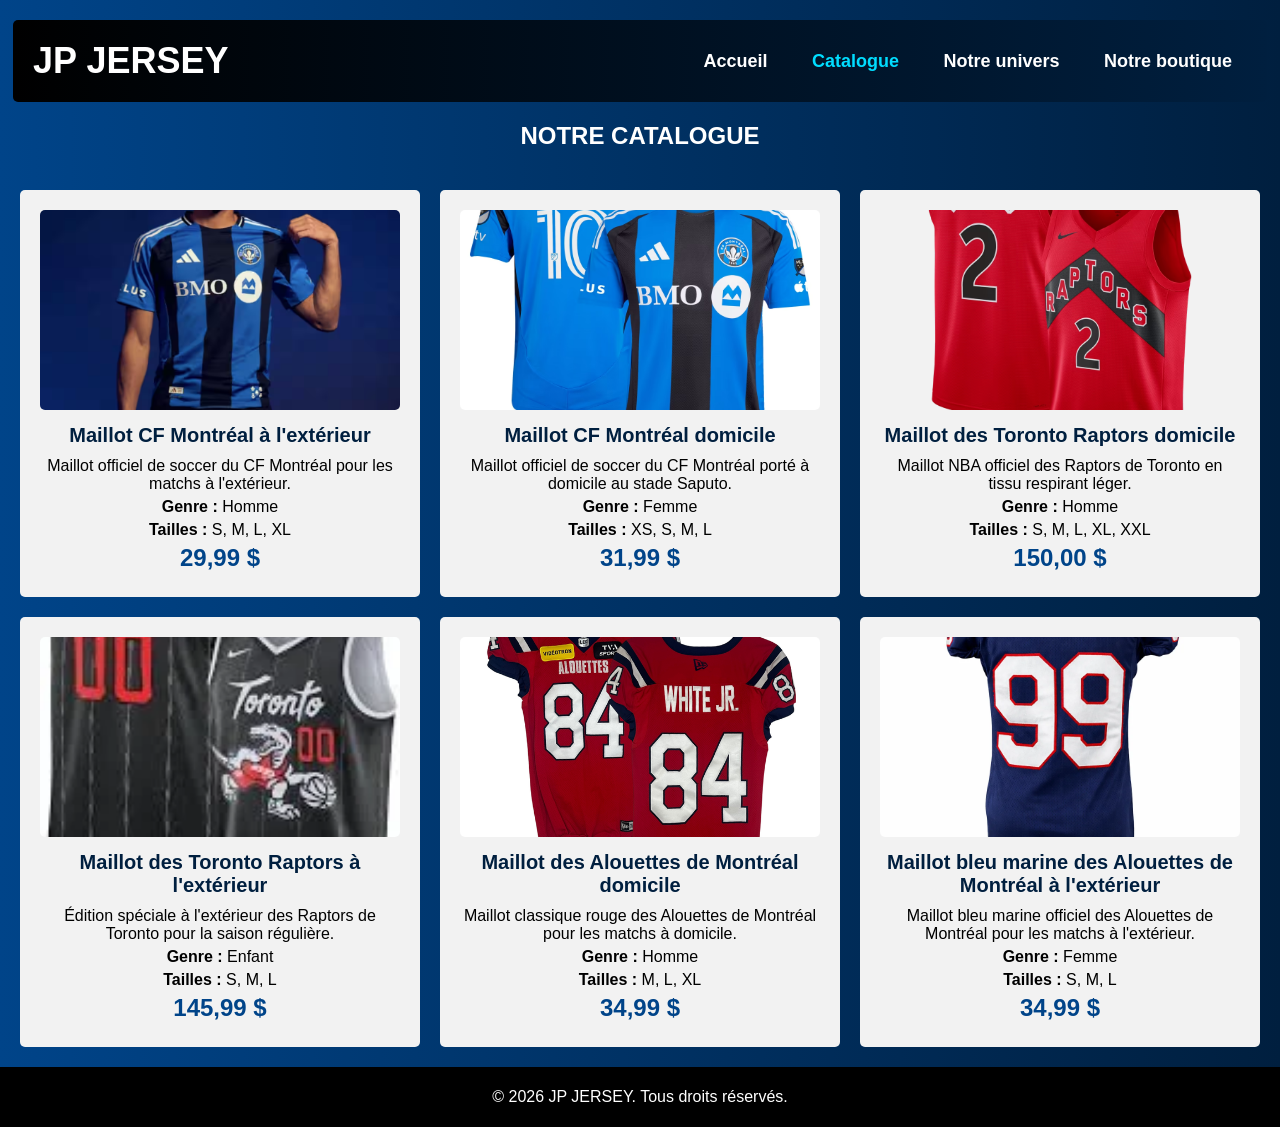
==== catalogue.html @ efbf8b3c "Ajout de la page catalogue" ====
<!-- Patrice Yerkobo Doume (20358613) et Julien Luis-Jean (20275728) -->
<!DOCTYPE html>
<html lang="fr">
<head>
    <meta charset="UTF-8">
    <meta name="viewport" content="width=device-width, initial-scale=1.0">
    <title>JP JERSEY | Catalogue</title>
    <link rel="stylesheet" href="style.css">
</head>
<body>
    <header>
        <h1>JP JERSEY</h1>

        <nav>
            <ul>
                <li><a href="index.html">Accueil</a></li>
                <li><a href="catalogue.html" class="active">Catalogue</a></li>
                <li><a href="collection.html">Notre univers</a></li>
                <li><a href="boutique.html">Notre boutique</a></li>
            </ul>
        </nav>
    </header>

    <main>
        <h2 class="titre-page">NOTRE CATALOGUE</h2>

        <div class="grille">
            <article class="carte" id="soccer">
                <img src="images/soccer.png" alt="Maillot CF Montréal extérieur">
                <h3>Maillot CF Montréal à l'extérieur</h3>
                <p>Maillot officiel de soccer du CF Montréal pour les matchs à l'extérieur.</p>
                <p><strong>Genre :</strong> Homme</p>
                <p><strong>Tailles :</strong> S, M, L, XL</p>
                <p class="prix">29,99 $</p>
            </article>

            <article class="carte">
                <img src="images/soccerJersey.png" alt="Maillot CF Montréal domicile">
                <h3>Maillot CF Montréal domicile</h3>
                <p>Maillot officiel de soccer du CF Montréal porté à domicile au stade Saputo.</p>
                <p><strong>Genre :</strong> Femme</p>
                <p><strong>Tailles :</strong> XS, S, M, L</p>
                <p class="prix">31,99 $</p>
            </article>

            <article class="carte" id="basketball">
                <img src="images/basketballJersey.png" alt="Maillot des Toronto Raptors domicile">
                <h3>Maillot des Toronto Raptors domicile</h3>
                <p>Maillot NBA officiel des Raptors de Toronto en tissu respirant léger.</p>
                <p><strong>Genre :</strong> Homme</p>
                <p><strong>Tailles :</strong> S, M, L, XL, XXL</p>
                <p class="prix">150,00 $</p>
            </article>

            <article class="carte">
                <img src="images/basketballJerseyOutside.webp" alt="Maillot des Toronto Raptors extérieur">
                <h3>Maillot des Toronto Raptors à l'extérieur</h3>
                <p>Édition spéciale à l'extérieur des Raptors de Toronto pour la saison régulière.</p>
                <p><strong>Genre :</strong> Enfant</p>
                <p><strong>Tailles :</strong> S, M, L</p>
                <p class="prix">145,99 $</p>
            </article>

            <article class="carte" id="football">
                <img src="images/footballJersey.png" alt="Maillot des Alouettes de Montréal domicile">
                <h3>Maillot des Alouettes de Montréal domicile</h3>
                <p>Maillot classique rouge des Alouettes de Montréal pour les matchs à domicile.</p>
                <p><strong>Genre :</strong> Homme</p>
                <p><strong>Tailles :</strong> M, L, XL</p>
                <p class="prix">34,99 $</p>
            </article>

            <article class="carte">
                <img src="images/footballJerseyOut.webp" alt="Maillot des Alouettes de Montréal extérieur">
                <h3>Maillot bleu marine des Alouettes de Montréal à l'extérieur</h3>
                <p>Maillot bleu marine officiel des Alouettes de Montréal pour les matchs à l'extérieur.</p>
                <p><strong>Genre :</strong> Femme</p>
                <p><strong>Tailles :</strong> S, M, L</p>
                <p class="prix">34,99 $</p>
            </article>
        </div>
    </main>

    <footer>
        <p>© 2026 JP JERSEY. Tous droits réservés.</p>
    </footer>
</body>
</html>
---- style.css ----
/* Patrice Yerkobo Doume (20358613) et Julien Luis-Jean (20275728) */
/* Page accueil */
header{
    background: linear-gradient(to right, #000000, #001f3f);
    border-radius: 5px;
    padding: 20px;
    margin: 20px 13px;
    text-align: center;

    display: flex;
    justify-content: space-between;
    align-items: center;
}

header h1{
    color:white;
    font-family: Arial, sans-serif;
    font-size: 36px;
    margin: 0;
}

nav ul{
    list-style-type: none;
    margin: 0;
    padding: 0;
}

nav a{
    text-decoration: none;
    padding: 15px;
    color: white;
    font-size: 18px;
    font-weight: bold;
}

nav li{
    display: inline;
    margin-left: 10px;
}

nav a:hover{
    color: #0e3e6e;
}

nav a.active{
    color: #00ddff;
}

*{
    box-sizing: border-box;
}

body{
    font-family: Arial, sans-serif;
    font-size: 100%;
    background:linear-gradient(to right,#004489, #001f3f);
    color: #000000;
    margin: 0;
    padding: 0;
}

.hero{
    background: linear-gradient(to right, #9bdcf2, #004489);
    margin: 20px 13px;
    padding: 45px 20px;
    text-align: center;
    border-radius: 5px;
}

.hero-content{
    max-width: 800px;
    margin: auto;
}

.hero h2{
    font-size: 32px;
    color: #001f3f;
}

.hero p{
    font-size: 18px;
    line-height: 1.7;
    color: #001f3f;
}

.eyebrow{
    font-weight: bold;
    letter-spacing: auto;
}

.btn{
    display: inline-block;
    background-color: #001f3f;
    color: #ffffff;
    padding: 14px 25px;
    text-decoration: none;
    border-radius: 5px;
    font-weight: bold;
    margin-top: 15px;
}

.btn:hover{
    background-color: #004489;
}

.sport{
    padding: 30px;
    text-align: center;
}

.sport h2{
    font-size: 30px;
    margin-bottom: 50px;
    color: #000913;
}

.sport-cards{
    width: 100%;
    overflow: visible;
    display: flex;
    justify-content: center;
    gap: 40px;
    padding: 40px;
}

.img-card{
    float: left;
    width: 25%;
    height: 275px;
    padding: 5px;
    cursor: pointer;
    position: relative;
    text-align: center;
}

.img-card img{
    width: 100%;
    height: 100%;
    object-fit: cover;
    border-radius: 5px;
    transition: transform 0.3s ease;
}

.img-card:hover img{
    cursor: pointer;
    transform: scale(1.5);
}

footer{
    background-color: #000000;
    color: white;
    text-align: center;
    padding: 5px;
    clear: both;
}

/* Page catalogue*/
.titre-page{
    text-align: center;
    margin: 20px 0;
    color: #ffffff;
}
.grille{
    display: grid;
    grid-template-columns: repeat(3, 1fr);
    gap: 20px;
    padding: 20px;
}
.carte{
    background-color: #f2f2f2;
    border-radius: 5px;
    padding: 20px;
    text-align: center;
    transition: transform 0.3s ease;
}
.carte:hover{
    transform: scale(1.05);
}
.carte img{
    width: 100%;
    height: 200px;
    object-fit: cover;
    border-radius: 5px;
}
.carte h3{
    font-size: 20px;
    margin: 10px 0;
    color : #001f3f;
}
.carte p{
    font-size: 16px;
    margin: 5px 0;
}
.carte .prix{
    font-size: 24px;
    font-weight: bold;
    color: #004489;
}

/* Responsive */
@media screen and (max-width: 768px) {
    header {
        flex-direction: column;
        gap: 20px;
    }
    nav li {
        display: inline-block;
        margin: 5px;
    }
    .sport-cards {
        flex-direction: column;
        align-items: center;
    }
    .img-card {
        width: 100%;
        height: 280px;
    }
    .grille {
        grid-template-columns: 1fr;
    }
}

/* Page notre univers */
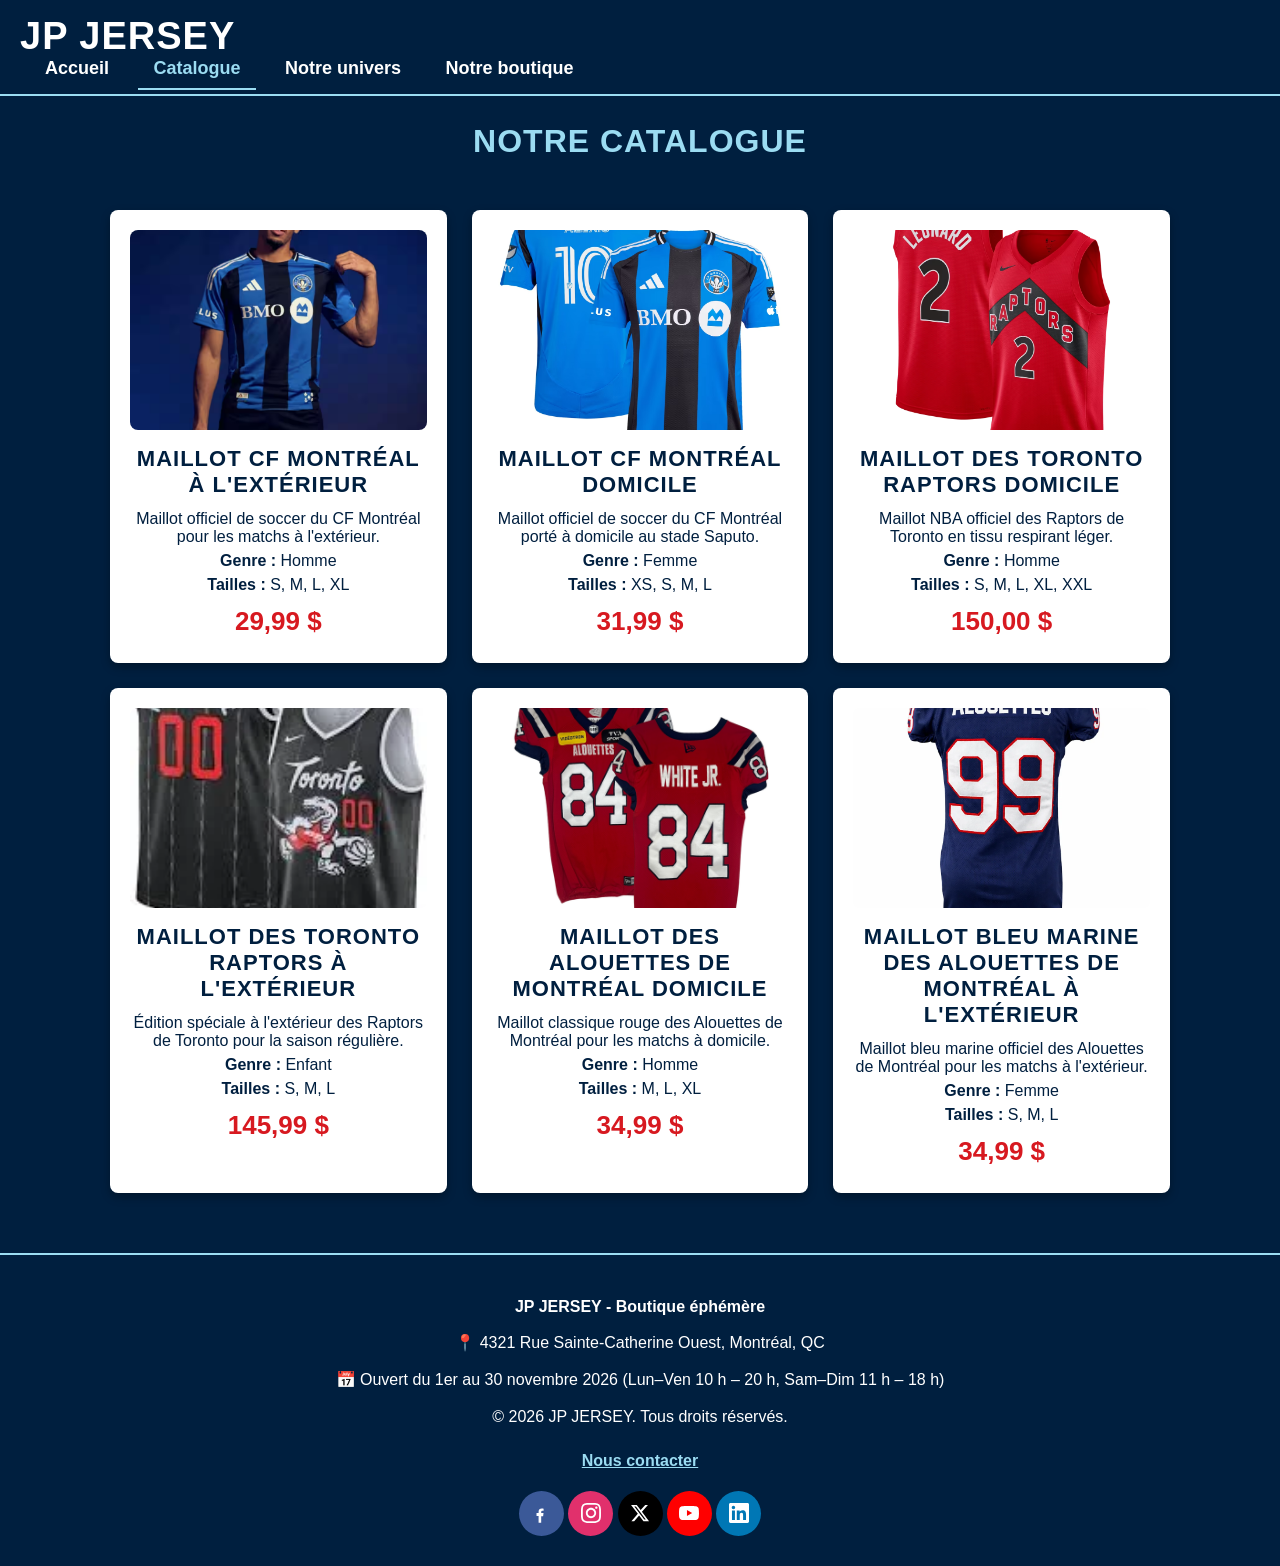
==== commit 6a4a0b9e: "Boutique, collection, assets, README et charte" ====
--- a/catalogue.html
+++ b/catalogue.html
@@ -26,7 +26,7 @@
 
         <div class="grille">
             <article class="carte" id="soccer">
-                <img src="images/soccer.png" alt="Maillot CF Montréal extérieur">
+                <img src="assets/soccer.png" alt="Maillot CF Montréal extérieur">
                 <h3>Maillot CF Montréal à l'extérieur</h3>
                 <p>Maillot officiel de soccer du CF Montréal pour les matchs à l'extérieur.</p>
                 <p><strong>Genre :</strong> Homme</p>
@@ -35,7 +35,7 @@
             </article>
 
             <article class="carte">
-                <img src="images/soccerJersey.png" alt="Maillot CF Montréal domicile">
+                <img src="assets/soccerJersey.png" alt="Maillot CF Montréal domicile">
                 <h3>Maillot CF Montréal domicile</h3>
                 <p>Maillot officiel de soccer du CF Montréal porté à domicile au stade Saputo.</p>
                 <p><strong>Genre :</strong> Femme</p>
@@ -44,7 +44,7 @@
             </article>
 
             <article class="carte" id="basketball">
-                <img src="images/basketballJersey.png" alt="Maillot des Toronto Raptors domicile">
+                <img src="assets/basketballJersey.png" alt="Maillot des Toronto Raptors domicile">
                 <h3>Maillot des Toronto Raptors domicile</h3>
                 <p>Maillot NBA officiel des Raptors de Toronto en tissu respirant léger.</p>
                 <p><strong>Genre :</strong> Homme</p>
@@ -53,7 +53,7 @@
             </article>
 
             <article class="carte">
-                <img src="images/basketballJerseyOutside.webp" alt="Maillot des Toronto Raptors extérieur">
+                <img src="assets/basketballJerseyOutside.webp" alt="Maillot des Toronto Raptors extérieur">
                 <h3>Maillot des Toronto Raptors à l'extérieur</h3>
                 <p>Édition spéciale à l'extérieur des Raptors de Toronto pour la saison régulière.</p>
                 <p><strong>Genre :</strong> Enfant</p>
@@ -62,7 +62,7 @@
             </article>
 
             <article class="carte" id="football">
-                <img src="images/footballJersey.png" alt="Maillot des Alouettes de Montréal domicile">
+                <img src="assets/footballJersey.png" alt="Maillot des Alouettes de Montréal domicile">
                 <h3>Maillot des Alouettes de Montréal domicile</h3>
                 <p>Maillot classique rouge des Alouettes de Montréal pour les matchs à domicile.</p>
                 <p><strong>Genre :</strong> Homme</p>
@@ -71,7 +71,7 @@
             </article>
 
             <article class="carte">
-                <img src="images/footballJerseyOut.webp" alt="Maillot des Alouettes de Montréal extérieur">
+                <img src="assets/footballJerseyOut.webp" alt="Maillot des Alouettes de Montréal extérieur">
                 <h3>Maillot bleu marine des Alouettes de Montréal à l'extérieur</h3>
                 <p>Maillot bleu marine officiel des Alouettes de Montréal pour les matchs à l'extérieur.</p>
                 <p><strong>Genre :</strong> Femme</p>
@@ -82,7 +82,34 @@
     </main>
 
     <footer>
+    <div class="footer-content">
+        <p><strong>JP JERSEY - Boutique éphémère</strong></p>
+        <p>📍 4321 Rue Sainte-Catherine Ouest, Montréal, QC</p>
+        <p>📅 Ouvert du 1er au 30 novembre 2026 (Lun–Ven 10 h – 20 h, Sam–Dim 11 h – 18 h)</p>
         <p>© 2026 JP JERSEY. Tous droits réservés.</p>
-    </footer>
+        
+        <div class="footer-contact">
+            <a href="mailto:info@jpjersey.com" target="_blank" rel="noopener noreferrer">Nous contacter</a>
+        </div>
+
+        <div class="social-icons">
+            <a href="https://www.facebook.com/jpjersey" target="_blank" rel="noopener noreferrer" class="fa fa-facebook" aria-label="Facebook">
+                <svg role="img" viewBox="0 0 24 24" xmlns="http://www.w3.org/2000/svg"><title>Facebook</title><path d="M9.101 23.691v-7.98H6.627v-3.667h2.474v-1.58c0-2.485 1.492-3.858 3.777-3.858 1.094 0 2.238.195 2.238.195v2.46h-1.26c-1.243 0-1.63.771-1.63 1.562v1.28h2.773l-.443 3.667h-2.33v7.98H9.101z"/></svg>
+            </a>
+            <a href="https://www.instagram.com/jpjersey" target="_blank" rel="noopener noreferrer" class="fa fa-instagram" aria-label="Instagram">
+                <svg role="img" viewBox="0 0 24 24" xmlns="http://www.w3.org/2000/svg"><title>Instagram</title><path d="M12 2.163c3.204 0 3.584.012 4.85.07 3.252.148 4.771 1.691 4.919 4.919.058 1.265.069 1.645.069 4.849 0 3.205-.012 3.584-.069 4.849-.149 3.225-1.664 4.771-4.919 4.919-1.266.058-1.644.07-4.85.07-3.204 0-3.584-.012-4.849-.07-3.26-.149-4.771-1.699-4.919-4.92-.058-1.265-.07-1.644-.07-4.849 0-3.204.013-3.583.07-4.849.149-3.227 1.664-4.771 4.919-4.919 1.266-.057 1.645-.069 4.849-.069zm0-2.163c-3.259 0-3.667.014-4.947.072-4.358.2-6.78 2.618-6.98 6.98-.059 1.281-.073 1.689-.073 4.948 0 3.259.014 3.668.072 4.948.2 4.358 2.618 6.78 6.98 6.98 1.281.058 1.689.072 4.948.072 3.259 0 3.668-.014 4.948-.072 4.354-.2 6.782-2.618 6.979-6.98.059-1.28.073-1.689.073-4.948 0-3.259-.014-3.667-.072-4.947-.196-4.354-2.617-6.78-6.979-6.98-1.281-.059-1.69-.073-4.949-.073zm0 5.838c-3.403 0-6.162 2.759-6.162 6.162s2.759 6.163 6.162 6.163 6.162-2.759 6.162-6.163c0-3.403-2.759-6.162-6.162-6.162zm0 10.162c-2.209 0-4-1.79-4-4 0-2.209 1.791-4 4-4s4 1.791 4 4c0 2.21-1.791 4-4 4zm6.406-11.845c-.796 0-1.441.645-1.441 1.44s.645 1.44 1.441 1.44c.795 0 1.439-.645 1.439-1.44s-.644-1.44-1.439-1.44z"/></svg>
+            </a>
+            <a href="https://www.twitter.com/jpjersey" target="_blank" rel="noopener noreferrer" class="fa fa-twitter" aria-label="X (Twitter)">
+                <svg role="img" viewBox="0 0 24 24" xmlns="http://www.w3.org/2000/svg"><title>X</title><path d="M18.244 2.25h3.308l-7.227 8.26 8.502 11.24H16.17l-5.214-6.817L4.99 21.75H1.68l7.73-8.835L1.254 2.25H8.08l4.713 6.231zm-1.161 17.52h1.833L7.084 4.126H5.117z"/></svg>
+            </a>
+            <a href="https://www.youtube.com/jpjersey" target="_blank" rel="noopener noreferrer" class="fa fa-youtube" aria-label="YouTube">
+                <svg role="img" viewBox="0 0 24 24" xmlns="http://www.w3.org/2000/svg"><title>YouTube</title><path d="M23.498 6.186a3.016 3.016 0 0 0-2.122-2.136C19.505 3.545 12 3.545 12 3.545s-7.505 0-9.377.505A3.017 3.017 0 0 0 .502 6.186C0 8.07 0 12 0 12s0 3.93.502 5.814a3.016 3.016 0 0 0 2.122 2.136c1.871.505 9.376.505 9.376.505s7.505 0 9.377-.505a3.015 3.015 0 0 0 2.122-2.136C24 15.93 24 12 24 12s0-3.93-.502-5.814zM9.545 15.568V8.432L15.818 12l-6.273 3.568z"/></svg>
+            </a>
+            <a href="https://www.linkedin.com/company/jpjersey" target="_blank" rel="noopener noreferrer" class="fa fa-linkedin" aria-label="LinkedIn">
+                <svg role="img" viewBox="0 0 24 24" xmlns="http://www.w3.org/2000/svg"><title>LinkedIn</title><path d="M20.447 20.452h-3.554v-5.569c0-1.328-.027-3.037-1.852-3.037-1.853 0-2.136 1.445-2.136 2.939v5.667H9.351V9h3.414v1.561h.046c.477-.9 1.637-1.85 3.37-1.85 3.601 0 4.267 2.37 4.267 5.455v6.286zM5.337 7.433c-1.144 0-2.063-.926-2.063-2.065 0-1.138.92-2.063 2.063-2.063 1.14 0 2.064.925 2.064 2.063 0 1.139-.925 2.065-2.064 2.065zm1.782 13.019H3.555V9h3.564v11.452zM22.225 0H1.771C.792 0 0 .774 0 1.729v20.542C0 23.227.792 24 1.771 24h20.451c.979 0 1.778-.773 1.778-1.729V1.729C24 .774 23.205 0 22.225 0z"/></svg>
+            </a>
+        </div>
+    </div>
+</footer>
 </body>
 </html>
--- a/style.css
+++ b/style.css
@@ -1,223 +1,629 @@
 /* Patrice Yerkobo Doume (20358613) et Julien Luis-Jean (20275728) */
-/* Page accueil */
-header{
-    background: linear-gradient(to right, #000000, #001f3f);
-    border-radius: 5px;
-    padding: 20px;
-    margin: 20px 13px;
-    text-align: center;
-
+
+* {
+    box-sizing: border-box;
+}
+
+body {
+    font-family: 'Roboto', Arial, sans-serif;
+    font-size: 100%;
+    background-color: #001f3f;
+    color: #001f3f;
+    margin: 0;
+    padding: 0;
+}
+
+h1, h2, h3 {
+    font-family: 'Oswald', Arial, sans-serif;
+    letter-spacing: 1px;
+    text-transform: uppercase;
+}
+
+main {
+    width: 100%;
+}
+
+section {
+    margin: 20px 0;
+}
+
+header {
+    width: 100%;
+    background-color: #001f3f;
+    border-bottom: 2px solid #9bdcf2;
+    padding: 15px 20px;
+}
+
+.header-container {
+    max-width: 1100px;
+    margin: 0 auto;
     display: flex;
     justify-content: space-between;
     align-items: center;
 }
 
-header h1{
-    color:white;
-    font-family: Arial, sans-serif;
-    font-size: 36px;
+header h1 {
+    color: #ffffff;
+    font-size: 38px;
     margin: 0;
 }
 
-nav ul{
+nav ul {
     list-style-type: none;
     margin: 0;
     padding: 0;
 }
 
-nav a{
-    text-decoration: none;
-    padding: 15px;
-    color: white;
-    font-size: 18px;
-    font-weight: bold;
-}
-
-nav li{
+nav li {
     display: inline;
     margin-left: 10px;
 }
 
-nav a:hover{
-    color: #0e3e6e;
-}
-
-nav a.active{
-    color: #00ddff;
-}
-
-*{
-    box-sizing: border-box;
-}
-
-body{
-    font-family: Arial, sans-serif;
-    font-size: 100%;
-    background:linear-gradient(to right,#004489, #001f3f);
-    color: #000000;
-    margin: 0;
-    padding: 0;
-}
-
-.hero{
-    background: linear-gradient(to right, #9bdcf2, #004489);
-    margin: 20px 13px;
-    padding: 45px 20px;
-    text-align: center;
-    border-radius: 5px;
-}
-
-.hero-content{
-    max-width: 800px;
+nav a {
+    text-decoration: none;
+    padding: 10px 15px;
+    color: #ffffff;
+    font-size: 18px;
+    font-weight: bold;
+    transition: color 0.3s ease;
+}
+
+nav a:hover {
+    color: #d71920;
+}
+
+nav a.active {
+    color: #9bdcf2;
+    border-bottom: 2px solid #9bdcf2;
+}
+
+footer {
+    width: 100%;
+    background-color: #001f3f;
+    border-top: 2px solid #9bdcf2;
+    color: #ffffff;
+    text-align: center;
+    padding: 30px 20px;
+    margin-top: 40px;
+}
+
+.footer-content {
+    max-width: 1100px;
+    margin: 0 auto;
+    line-height: 1.8;
+}
+
+.footer-content p {
+    margin: 8px 0;
+}
+
+.footer-contact {
+    margin: 15px 0;
+}
+
+.footer-contact a {
+    color: #9bdcf2;
+    text-decoration: underline;
+    font-weight: bold;
+}
+
+.footer-contact a:hover {
+    color: #d71920;
+}
+
+/* Page accueil */
+.hero {
+    background: linear-gradient(rgba(0, 31, 63, 0.85), rgba(0, 31, 63, 0.85)), url('assets/vitrine-sports.png');
+    background-size: cover;
+    background-position: center;
+    padding: 60px 20px;
+    text-align: center;
+    border-bottom: 2px solid #9bdcf2;
+    box-shadow: 0 4px 12px rgba(0, 0, 0, 0.5);
+}
+
+.hero-content {
+    max-width: 750px;
     margin: auto;
 }
 
-.hero h2{
+.badge {
+    display: inline-block;
+    background-color: #d71920;
+    color: #ffffff;
+    padding: 6px 14px;
+    font-size: 14px;
+    font-weight: bold;
+    border-radius: 20px;
+    margin-bottom: 15px;
+    letter-spacing: 1px;
+}
+
+.hero h2 {
+    font-size: 34px;
+    color: #ffffff;
+    margin-top: 0;
+}
+
+.hero p {
+    font-size: 18px;
+    line-height: 1.6;
+    color: #f2f2f2;
+    max-width: 65ch;
+    margin: 0 auto 15px auto;
+}
+
+.btn {
+    display: inline-block;
+    background-color: #d71920;
+    color: #ffffff;
+    padding: 14px 28px;
+    text-decoration: none;
+    border-radius: 8px;
+    font-weight: bold;
+    font-size: 18px;
+    margin-top: 15px;
+    transition: transform 0.3s ease, background-color 0.3s ease;
+}
+
+.btn:hover {
+    background-color: #b01319;
+    transform: scale(1.05);
+}
+
+.sport {
+    padding: 40px 20px;
+    text-align: center;
+}
+
+/* Rendre le texte des paragraphes visible (en blanc) sur le fond bleu foncé */
+.sport p {
+    color: #ffffff;
+    font-size: 17px;
+    line-height: 1.6;
+    max-width: 750px;
+    margin: 15px auto;
+}
+
+.sport-inner {
+    max-width: 1100px;
+    margin: 0 auto;
+}
+
+.sport h2,
+.titre-page {
     font-size: 32px;
-    color: #001f3f;
-}
-
-.hero p{
-    font-size: 18px;
-    line-height: 1.7;
-    color: #001f3f;
-}
-
-.eyebrow{
-    font-weight: bold;
-    letter-spacing: auto;
-}
-
-.btn{
-    display: inline-block;
-    background-color: #001f3f;
-    color: #ffffff;
-    padding: 14px 25px;
-    text-decoration: none;
-    border-radius: 5px;
-    font-weight: bold;
-    margin-top: 15px;
-}
-
-.btn:hover{
-    background-color: #004489;
-}
-
-.sport{
-    padding: 30px;
-    text-align: center;
-}
-
-.sport h2{
-    font-size: 30px;
-    margin-bottom: 50px;
-    color: #000913;
-}
-
-.sport-cards{
-    width: 100%;
-    overflow: visible;
+    margin-bottom: 30px;
+    color: #9bdcf2;
+    text-align: center;
+}
+
+.sport-cards {
     display: flex;
     justify-content: center;
-    gap: 40px;
-    padding: 40px;
-}
-
-.img-card{
-    float: left;
-    width: 25%;
-    height: 275px;
-    padding: 5px;
-    cursor: pointer;
-    position: relative;
-    text-align: center;
-}
-
-.img-card img{
+    gap: 25px;
+    flex-wrap: wrap;
+}
+
+.img-card {
+    background-color: #ffffff;
+    border-radius: 8px;
+    padding: 20px;
+    width: 30%;
+    min-width: 250px;
+    text-align: center;
+    text-decoration: none;
+    box-shadow: 0 4px 10px rgba(0, 0, 0, 0.3);
+    transition: transform 0.3s ease, box-shadow 0.3s ease;
+}
+
+.card-basket {
+    border-top: 5px solid #d71920;
+}
+
+.card-soccer {
+    border-top: 5px solid #9bdcf2;
+}
+
+.card-football {
+    border-top: 5px solid #d71920;
+}
+
+.img-card:hover {
+    transform: scale(1.05);
+    box-shadow: 0 8px 18px rgba(0, 0, 0, 0.5);
+}
+
+.img-card img {
     width: 100%;
-    height: 100%;
-    object-fit: cover;
-    border-radius: 5px;
-    transition: transform 0.3s ease;
-}
-
-.img-card:hover img{
-    cursor: pointer;
-    transform: scale(1.5);
-}
-
-footer{
-    background-color: #000000;
-    color: white;
-    text-align: center;
-    padding: 5px;
-    clear: both;
-}
-
-/* Page catalogue*/
-.titre-page{
-    text-align: center;
-    margin: 20px 0;
-    color: #ffffff;
-}
-.grille{
+    height: 200px;
+    object-fit: contain;
+    border-radius: 8px;
+}
+
+.img-card h3 {
+    color: #001f3f;
+    font-size: 24px;
+    margin: 15px 0 5px 0;
+}
+
+.vitrine-container {
+    display: flex;
+    justify-content: center;
+}
+
+.vitrine {
+    width: 900px;
+    max-width: 100%;
+    height: auto;
+    border-radius: 8px;
+    border: 3px solid #ffffff;
+    box-shadow: 0 6px 16px rgba(0, 0, 0, 0.5);
+}
+
+.liens-secours {
+    margin-top: 15px;
+}
+
+.liens-secours p {
+    color: #ffffff;
+    font-size: 16px;
+}
+
+.liens-secours a {
+    color: #9bdcf2;
+    margin: 0 10px;
+    text-decoration: underline;
+    font-weight: bold;
+    transition: color 0.3s ease;
+}
+
+.liens-secours a:hover {
+    color: #d71920;
+}
+
+/* Page catalogue */
+.grille {
+    max-width: 1100px;
+    margin: 0 auto;
     display: grid;
     grid-template-columns: repeat(3, 1fr);
-    gap: 20px;
+    gap: 25px;
     padding: 20px;
 }
-.carte{
-    background-color: #f2f2f2;
-    border-radius: 5px;
+
+.carte {
+    background-color: #ffffff;
+    border-radius: 8px;
     padding: 20px;
     text-align: center;
-    transition: transform 0.3s ease;
-}
-.carte:hover{
+    box-shadow: 0 4px 10px rgba(0, 0, 0, 0.3);
+    transition: transform 0.3s ease, box-shadow 0.3s ease;
+}
+
+.carte:hover {
     transform: scale(1.05);
-}
-.carte img{
+    box-shadow: 0 8px 18px rgba(0, 0, 0, 0.5);
+}
+
+.carte img {
     width: 100%;
     height: 200px;
     object-fit: cover;
-    border-radius: 5px;
-}
-.carte h3{
+    border-radius: 8px;
+}
+
+.carte h3 {
+    font-size: 22px;
+    margin: 12px 0;
+    color: #001f3f;
+}
+
+.carte p {
+    font-size: 16px;
+    margin: 6px 0;
+    color: #001f3f;
+}
+
+.carte .prix {
+    font-size: 26px;
+    font-weight: bold;
+    color: #d71920;
+    margin-top: 12px;
+}
+
+/* Page notre univers */
+.collection-wrapper {
+    max-width: 1100px;
+    margin: 0 auto;
+    padding: 20px;
+}
+
+.collection {
+    background-color: #9bdcf2;
+    padding: 40px 30px;
+    text-align: center;
+    border-radius: 8px;
+    box-shadow: 0 4px 10px rgba(0, 0, 0, 0.3);
+}
+
+.collection h2 {
+    color: #001f3f;
+    font-size: 32px;
+    margin-bottom: 20px;
+}
+
+.collection p {
+    color: #001f3f;
+    font-size: 16px;
+    line-height: 1.6;
+    max-width: 850px;
+    margin: auto;
+}
+
+.collection-container {
+    display: flex;
+    justify-content: center;
+    align-items: stretch;
+    gap: 25px;
+    flex-wrap: wrap;
+    margin-top: 30px;
+}
+
+.collection-card {
+    background-color: #ffffff;
+    width: 30%;
+    min-width: 250px;
+    padding: 25px;
+    border-radius: 8px;
+    box-shadow: 0 4px 10px rgba(0, 0, 0, 0.3);
+    transition: transform 0.3s ease, box-shadow 0.3s ease;
+}
+
+.collection-card:hover {
+    transform: scale(1.05);
+    box-shadow: 0 8px 18px rgba(0, 0, 0, 0.5);
+}
+
+.collection-card img {
+    width: 100%;
+    height: 200px;
+    object-fit: contain;
+    border-radius: 8px;
+}
+
+.collection-card h3 {
+    color: #001f3f;
+    font-size: 22px;
+    margin: 15px 0;
+}
+
+.collection-card p {
+    color: #001f3f;
+    font-size: 16px;
+    line-height: 1.5;
+}
+
+.etapes {
+    background-color: #f2f2f2;
+    padding: 30px;
+    border-radius: 8px;
+    box-shadow: 0 4px 10px rgba(0, 0, 0, 0.3);
+    margin-top: 30px;
+}
+
+.etapes h2 {
+    color: #001f3f;
+    text-align: center;
+    margin-bottom: 25px;
+    font-size: 32px;
+}
+
+.etapes ol {
+    max-width: 700px;
+    margin: auto;
+    padding-left: 30px;
+}
+
+.etapes li {
+    color: #001f3f;
+    font-size: 18px;
+    line-height: 1.6;
+    padding-left: 10px;
+    margin-bottom: 8px;
+}
+
+/* Style spécifique infos boutique sans attribut style inline */
+.boutique-infos {
+    max-width: 600px;
+    margin: 30px auto;
+    text-align: left;
+    background-color: #ffffff;
+}
+
+.boutique-infos p {
+    color: #001f3f !important;
+    margin: 8px 0;
+}
+
+.link-mail {
+    color: #d71920;
+    text-decoration: underline;
+    font-weight: bold;
+}
+
+@keyframes apparition {
+    from {
+        opacity: 0;
+        transform: translateY(20px);
+    }
+    to {
+        opacity: 1;
+        transform: translateY(0);
+    }
+}
+
+.hero,
+.img-card,
+.collection,
+.collection-card,
+.etapes {
+    animation: apparition 0.8s ease;
+}
+
+/* Animation SVG maillot (séparée : translation sur .maillot, couleur sur polygon) */
+@keyframes mouvement-maillot {
+    0% {
+        transform: translateX(0);
+    }
+    100% {
+        transform: translateX(15px);
+    }
+}
+
+@keyframes couleur-maillot {
+    0% {
+        fill: #001f3f;
+    }
+    100% {
+        fill: #004489;
+    }
+}
+
+.maillot {
+    animation: mouvement-maillot 4s infinite alternate;
+}
+
+.maillot polygon {
+    animation: couleur-maillot 4s infinite alternate;
+}
+
+/* Style SVG maillot */
+.maillot-container {
+    text-align: center;
+    padding: 30px;
+    background-color: #ffffff;
+    border-radius: 8px;
+    box-shadow: 0 4px 10px rgba(0, 0, 0, 0.3);
+    max-width: 300px;
+    margin: 30px auto;
+}
+
+.bande-maillot {
+    fill: #d71920;
+}
+
+.texte-numero {
+    fill: #ffffff;
+    font-family: 'Oswald', Arial, sans-serif;
+    font-size: 45px;
+    font-weight: bold;
+    text-anchor: middle;
+}
+
+.legende-svg {
+    font-family: 'Oswald', Arial, sans-serif;
+    color: #001f3f;
+    font-size: 18px;
+    margin-top: 15px;
+    text-transform: uppercase;
+}
+
+/* Style pour les icônes SVG directes */
+.social-svg-container {
+    display: flex;
+    justify-content: center;
+    gap: 20px;
+    margin-top: 30px;
+}
+
+.icon-svg {
+    width: 35px;
+    height: 35px;
+    fill: #9bdcf2;
+    transition: transform 0.3s ease, fill 0.3s ease;
+}
+
+.icon-svg:hover {
+    fill: #d71920;
+    transform: scale(1.15);
+}
+
+/* styles pour les icones du footer  */
+.fa {
+    display: inline-flex;
+    align-items: center;
+    justify-content: center;
+    padding: 12px;
     font-size: 20px;
-    margin: 10px 0;
-    color : #001f3f;
-}
-.carte p{
-    font-size: 16px;
-    margin: 5px 0;
-}
-.carte .prix{
-    font-size: 24px;
-    font-weight: bold;
-    color: #004489;
+    width: 45px;
+    height: 45px;
+    text-align: center;
+    text-decoration: none;
+    border-radius: 50%;
+    transition: opacity 0.3s ease, transform 0.3s ease;
+}
+
+.fa svg {
+    width: 20px;
+    height: 20px;
+    fill: white;
+}
+
+.fa:hover {
+    opacity: 0.8;
+    transform: scale(1.1);
+}
+
+.fa-facebook {
+    background: #3B5998;
+}
+
+.fa-instagram {
+    background: #E1306C;
+}
+
+.fa-twitter {
+    background: #000000;
+}
+
+.fa-youtube {
+    background: #FF0000;
+}
+
+.fa-linkedin {
+    background: #0077B5;
 }
 
 /* Responsive */
 @media screen and (max-width: 768px) {
-    header {
+    .header-container {
         flex-direction: column;
-        gap: 20px;
-    }
+        gap: 15px;
+    }
+
     nav li {
         display: inline-block;
         margin: 5px;
     }
-    .sport-cards {
+
+    .sport-cards,
+    .collection-container {
         flex-direction: column;
         align-items: center;
     }
-    .img-card {
+
+    .img-card,
+    .collection-card {
         width: 100%;
-        height: 280px;
-    }
+    }
+
     .grille {
         grid-template-columns: 1fr;
     }
-}
-
-/* Page notre univers */+
+    .collection,
+    .etapes {
+        padding: 25px 15px;
+    }
+}
